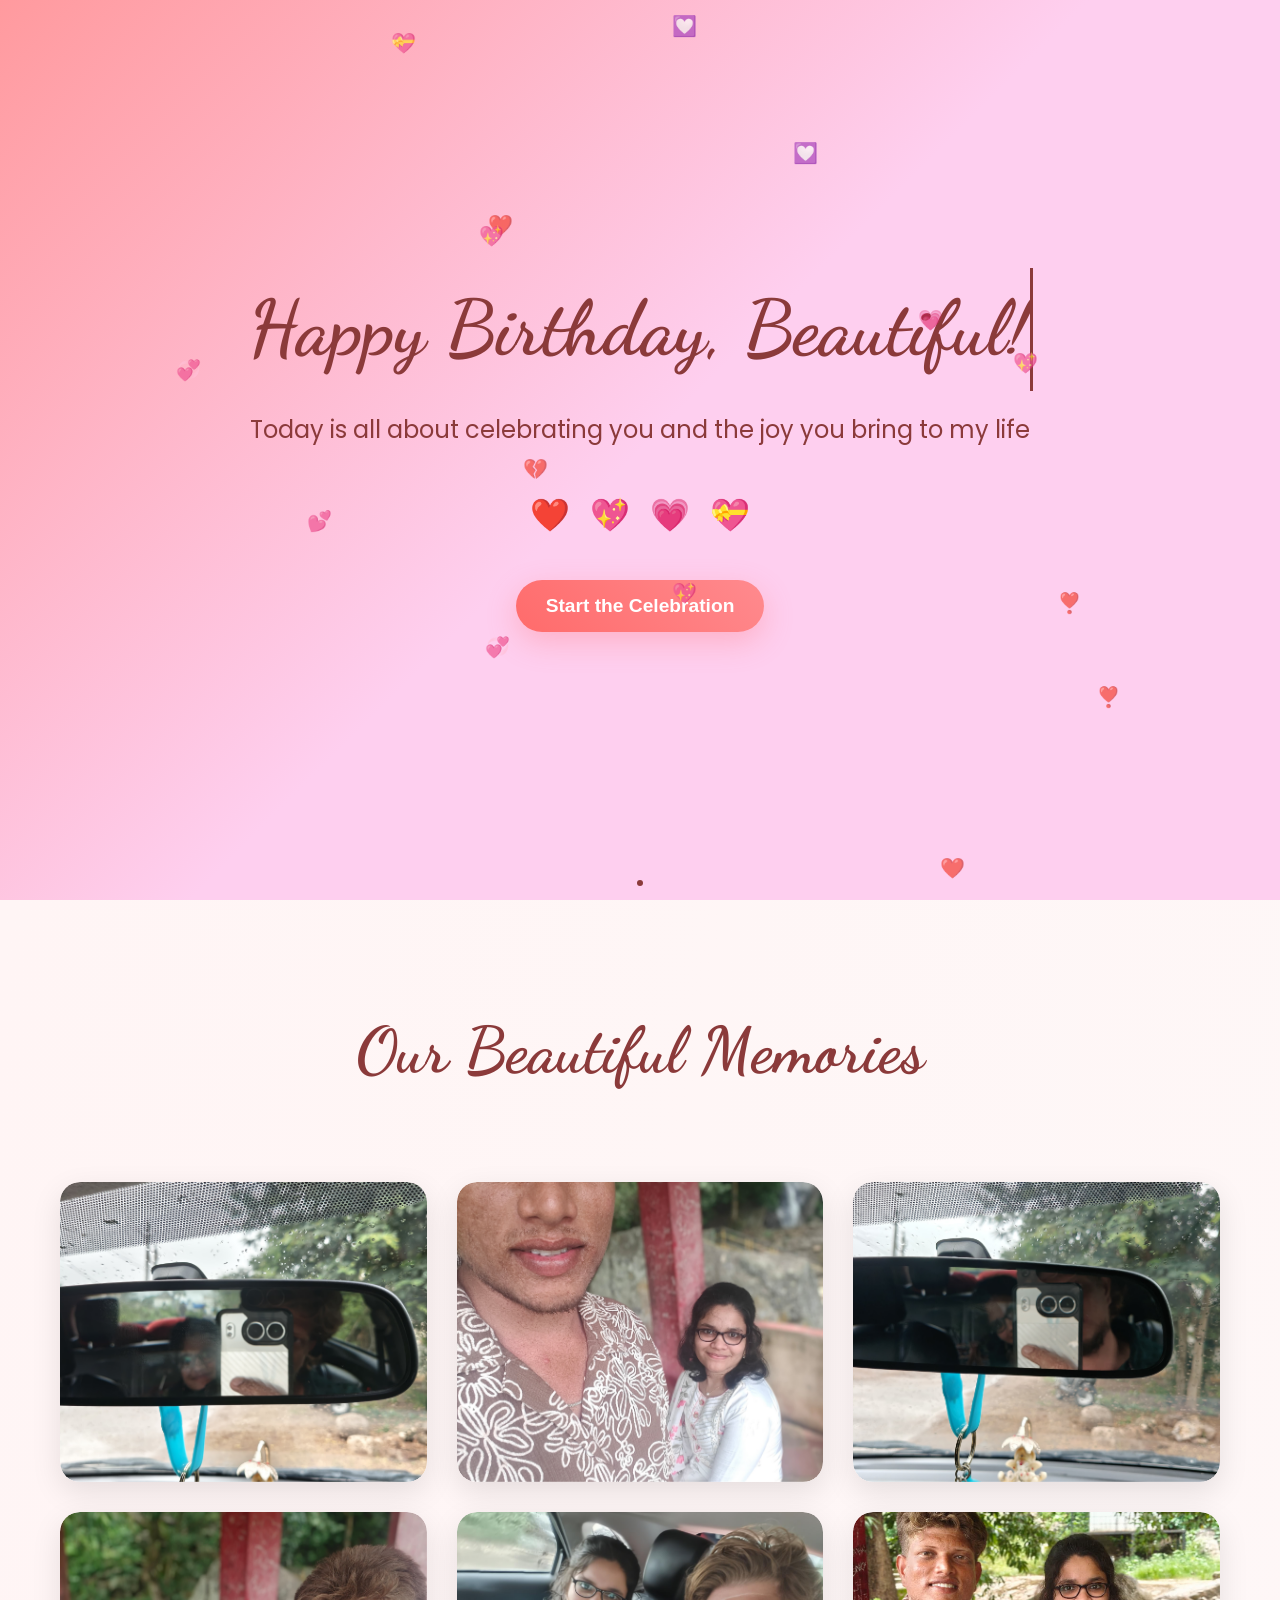
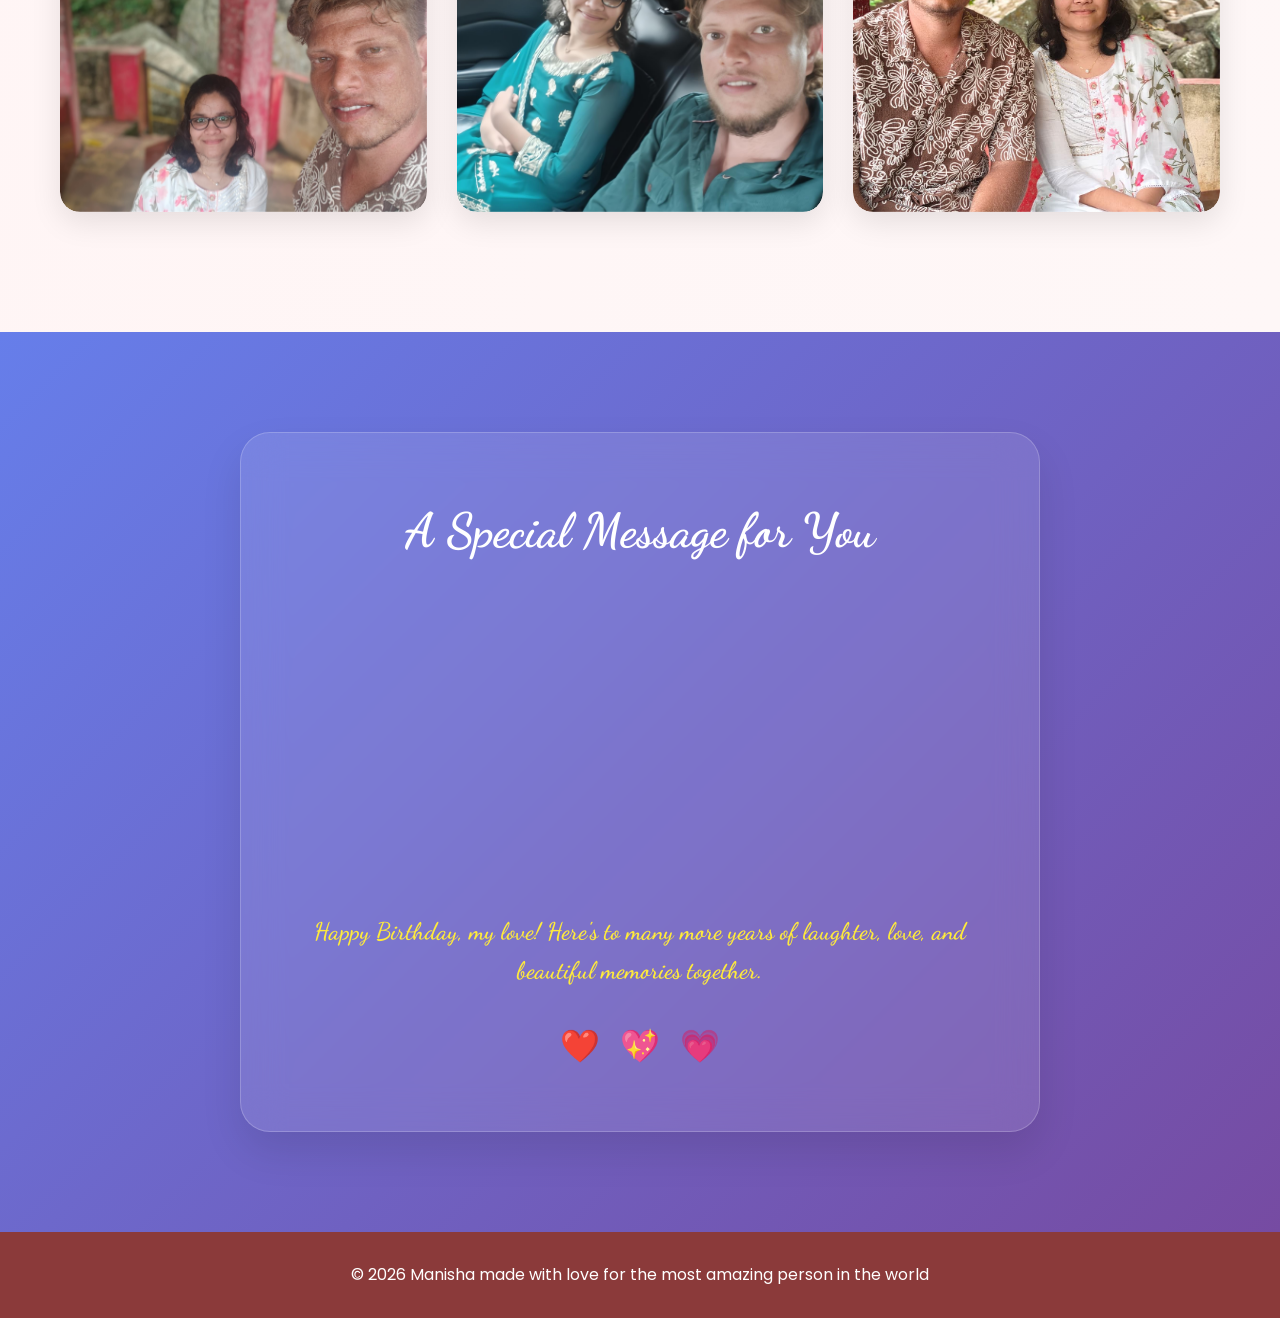
==== index.html @ 4530b41f "Add files via upload" ====
<!DOCTYPE html>
<html lang="en">

<head>
   <meta charset="UTF-8">
   <meta name="viewport" content="width=device-width, initial-scale=1.0">
   
   <title>Happy Birthday</title>
   <link rel="stylesheet" href="styles.css">
   <link
        href="https://fonts.googleapis.com/css2?family=Dancing+Script:wght@400;600;700&family=Poppins:wght@300;400;500; 600;700&display=swap"
        rel="stylesheet">
        <link rel="icon" href="adwaitlogo.jpg" type="image/jpg">
</head>

<body>
    <!-- Floating Background Particles -->
    <div class="particles" id="particles"></div>

    <!-- Hero Section -->
    <section class="hero" id="hero">
        <div class="hero-content">
            <h1 class="typewriter" id="typewriter">Happy Birthday, Beautiful!</h1>
            <p class="subtitle fade-in">Today is all about celebrating you and the joy you bring to my life</p>
            <div class="floating-hearts">
                <div class="heart">❤️</div>
                <div class="heart">💖</div>
                <div class="heart">💗</div>
                <div class="heart">💝</div>
            </div>
            <button class="cta-button" onclick="scrollToSection('gallery')">
                Start the Celebration
            </button>
        </div>
        <div class="scroll-indicator">
            <div class="scroll-arrow"></div>
        </div>
    </section>

    <!-- Photo Gallery Section -->
    <section class="gallery-section" id="gallery">
        <div class="container">
            <h2 class="section-title">Our Beautiful Memories</h2>
            <div class="gallery-grid">
                <div class="photo-card" data-aos="fade-up" data-delay="100">
                    <div class="photo-container">
                        <img src="images/image_1.jpg" 
                             alt="Beautiful moment">
                        <div class="photo-overlay">
                            <div class="photo-caption">Every moment with you is magical</div>
                            <button class="like-btn" onclick="toggleLike(this)">
                                <span class="heart-icon">🤍</span>
                            </button>
                        </div>
                    </div>
                </div>
                
                <div class="photo-card" data-aos="fade-up" data-delay="200">
                    <div class="photo-container">
                        <img src="images/image_4.jpg" 
                             alt="Sweet memory">
                        <div class="photo-overlay">
                            <div class="photo-caption">Your smile lights up my world</div>
                            <button class="like-btn" onclick="toggleLike(this)">
                                <span class="heart-icon">🤍</span>
                            </button>
                        </div>
                    </div>
                </div>

                <div class="photo-card" data-aos="fade-up" data-delay="300">
                    <div class="photo-container">
                        <img src="images/image_3.jpg"
                             alt="Happy times">
                        <div class="photo-overlay">
                            <div class="photo-caption">Making memories together</div>
                            <button class="like-btn" onclick="toggleLike(this)">
                                <span class="heart-icon">🤍</span>
                            </button>
                        </div>
                    </div>
                </div>

                <div class="photo-card" data-aos="fade-up" data-delay="400">
                    <div class="photo-container">
                        <img src="images/image_5.jpg"
                             alt="Love moment">
                        <div class="photo-overlay">
                            <div class="photo-caption">My heart belongs to you</div>
                            <button class="like-btn" onclick="toggleLike(this)">
                                <span class="heart-icon">🤍</span>
                            </button>
                        </div>
                    </div>
                </div>
                
                <div class="photo-card" data-aos="fade-up" data-delay="500">
                    <div class="photo-container">
                        <img src="images/image_2.jpg"
                             alt="Love moment">
                        <div class="photo-overlay">
                            <div class="photo-caption">Creating memories together</div>
                            <button class="like-btn" onclick="toggleLike(this)">
                                <span class="heart-icon">🤍</span>
                            </button>
                        </div>
                    </div>
                </div>

                <div class="photo-card" data-aos="fade-up" data-delay="600">
                    <div class="photo-container">
                        <img src="images/image_6.jpg"
                             alt="Romantic moment">
                        <div class="photo-overlay">
                            <div class="photo-caption">Creating memories together</div>
                            <button class="like-btn" onclick="toggleLike(this)">
                                <span class="heart-icon">🤍</span>
                            </button>
                        </div>
                    </div>
                </div>
            </div>
        </div>
    </section>

    <!-- Birthday Message Section -->
    <section class="message-section" id="message">
        <div class="container">
            <div class="message-card">
                <h2 class="message-title">A Special Message for You</h2>
                <div class="message-content">
                    <p class="message-text fade-in-text">
                        On this special day, I want you to know how grateful I am to have you in my life.
                        Your laughter fills my days with joy, your love gives me strength, and your presence
                        makes everything better. You are not just my girlfriend, you are my best friend,
                        my partner in crime, and the love of my life.
                    </p>
                    <p class="message-text fade-in-text">
                        Today, we celebrate you A your kindness, your beauty, your amazing spirit, and
                        all the wonderful things that make you uniquely you. I hope this new year of your
                        life brings you endless happiness, incredible adventures, and all your dreams come true.
                    </p>
                    <p class="message-signature fade-in-text">
                        Happy Birthday, my love! Here's to many more years of laughter, love, and beautiful memories
                        together.
                    </p>
                </div>
                <div class="message-hearts">
                    <span class="heart-animation">❤️</span>
                    <span class="heart-animation">💖</span>
                    <span class="heart-animation">💗</span>
                </div>
            </div>
        </div>
    </section>

    <!-- Footer-->
    <footer class="footer">
        <div class="container">
            <p>&copy; 2026 Manisha made with love for the most amazing person in the world</p>
        </div>
    </footer>

    <script src="script.js"></script>
</body>

</html>
---- styles.css ----
body {
    background: pink !important;
}

* {
    margin: 0;
    padding: 0;
    box-sizing: border-box;
}

body {
    font-family: 'Poppins', sans-serif;
    line-height: 1.6;
    color: #333;
    overflow-x: hidden;
    scroll-behavior: smooth;
}

/* Background Particles */
.particles {
    position: fixed;
    top: 0;
    left: 0;
    width: 100%;
    height: 100%;
    pointer-events: none;
    z-index: 1;
}

.particle {
    position: absolute;
    font-size: 20px;
    opacity: 0.7;
    animation: float 6s ease-in-out infinite;
}

@keyframes float {
    
    0%,
    100% {
        transform: translateY(0px) rotate(0deg); 
    }
    25% {
        transform: translateY(-20px) rotate(5deg); 
    }
    50% {
        transform: translateY(-10px) rotate(-5deg); 
    }
    75% {
        transform: translateY(-30px) rotate(3deg); 
    }
}

/* Hero Section */
.hero {
    min-height: 100vh;
    background: linear-gradient(135deg, #ff9a9e 0%, #fecfef 50%, #fecfef 100%);
    display: flex;
    align-items: center;
    justify-content: center;
    position: relative;
    overflow: hidden;
}

.hero-content {
    text-align: center;
    z-index: 2;
    position: relative;
    padding: 0 20px;
}

.typewriter {
    font-family: 'Dancing Script', cursive;
    font-size: clamp(2.5rem, 6vw, 5rem);
    font-weight: 700;
    color: #8b3a3a;
    margin-bottom: 20px;
    white-space: nowrap;
    overflow: hidden;
    border-right: 3px solid #8b3a3a;
    animation: typewriter 4s steps(26)  1s forwards, blink 1s infinite;
    width: 0;
}

@keyframes typewriter {
    to {
        width: 100%;
    }
}

@keyframes blink {
    0%,
    50% {
        border-color: #8b3a3a;
    }

    51%,
    100% {
        border-color: transparent;
    }
}

.subtitle {
    font-size: clamp(1.1rem, 2.5vw, 1.5rem);
    color: #8b3a3a;
    margin-bottom: 40px;
    opacity: 0;
    animation: fadeInUp 1s ease 3s forwards;
}

.floating-hearts {
    display: flex;
    justify-content: center;
    gap: 20px;
    margin: 40px 0;
    opacity: 0;
    animation: fadeInUp 1s ease 4s forwards;
}

.heart {
    font-size: 2rem;
    animation: bounce 1s ease-in-out infinite;
}

.heart:nth-child(1) {
    animation-delay: 0s;
}

.heart:nth-child(2) {
    animation-delay: 0.2s;
}

.heart:nth-child(3) {
    animation-delay: 0.4s;
}

.heart:nth-child(4) {
    animation-delay: 0.6s;
}

.heart:nth-child(5) {
    animation-delay: 0.8s;
}

@keyframes bounce {
    
    0%,
    20%,
    50%,
    80%,
    100% {
        transform: translateY(0);
    }
    40% {
        transform: translateY(-20px);
    }
    60% {
        transform: translateY(-10px);
    }
}

.cta-button {
    background: linear-gradient(45deg, #ff6b6b, #ff8a8e);
    color: #fff;
    border: none;
    padding: 15px 30px;
    font-size: 1.2rem;
    font-weight: 600;
    border-radius: 50px;
    cursor: pointer;
    transition: all 0.3s ease;
    box-shadow: 0 10px 30px rgba(255, 107, 107, 0.3);
    opacity: 0;
    animation: fadeInUp 1s ease 5s forwards;
}

.cta-button:hover {
    transform: translateY(-5px);
    box-shadow: 0 15px 40px rgba(255, 107, 107, 0.4);
    background: linear-gradient(45deg, #ff5555, #ff7777);
}

.scroll-indicator {
    position: absolute;
    bottom: 20px;
    left: 50%;
    transform: translateX(-50%);
    opacity: 0;
    animation: fadeInUp 1s ease 6s forwards;
}

.scroll-arrow::before {
    content: '';
    position: absolute;
    top: 0;
    left: 50%;
    transform: translateX(-50%);
    width: 6px;
    height: 6px;
    background: #8b3a3a;
    border-radius: 50%;
    animation: scrollDot 2s ease-in-out infinite;
}

@keyframes scrollDot {
    0% {
        top: 8px;
        opacity: 1;
    }
    100% {
        top: 32px;
        opacity: 0;
    }
}

/* Gallery Section */
.gallery-section {
    padding: 100px 0;
    background: linear-gradient(100deg, #fff5f5, #fef7f7 100%);
}

.container {
    max-width: 1200px;
    margin: 0 auto;
    padding: 0 20px;
}

.section-title {
    font-family: 'Dancing Script', cursive;
    font-size: clamp(2.5rem, 5vw, 4rem);
    color: #8b3a3a;
    text-align: center;
    margin-bottom: 60px;
    opacity: 0;
    transform: translateY(50px);
    transition: all 0.6s ease;
}

.section-title.aos-animate {
    opacity: 1;
    transform: translateY(0);
}

.gallery-grid {
    display: grid;
    grid-template-columns: repeat(auto-fit, minmax(300px, 1fr));
    gap: 30px;
    padding: 20px 0;
}

.photo-card {
    opacity: 0;
    transform: translateY(50px);
    transition: all 0.6s ease;
    border-radius: 20px;
    overflow: hidden;
    box-shadow: 0 10px 30px rgba(0, 0, 0, 0.1);
}

.photo-card.aos-animate {
    opacity: 1;
    transform: translateY(0);
}

.photo-container {
    position: relative;
    overflow: hidden;
    border-radius: 20px;
    height: 300px;
}

.photo-container img {
    width: 100%;
    height: 100%;
    object-fit: cover;
    transition: transform 0.5s ease;
}

.photo-container:hover img {
    transform: scale(1.1) rotate(20deg);
}

.photo-overlay {
    position: absolute;
    top: 0;
    left: 0;
    right: 0;
    bottom: 0;
    background: linear-gradient(to bottom, transparent 0%, rgba(0, 0, 0, 0.7) 100%);
    display: flex;
    flex-direction: column;
    justify-content: flex-end;
    padding: 20px;
    opacity: 0;
    transition: opacity 0.3s ease;
}

.photo-container:hover .photo-overlay {
    opacity: 1;
}

.photo-caption {
    color: #fff;
    font-size: 1.1rem;
    font-weight: 500;
    margin-bottom: 10px;
    transform: translateY(20px);
    transition: transform 0.3s ease;
}
.photo-container:hover .photo-caption {
    transform: translateY(0);
}

.like-btn {
    background: none;
    border: none;
    color: #fff;
    font-size: 1.5rem;
    cursor: pointer;
    align-self: flex-end;
    transition: transform 0.3s ease;
}

.like-btn:hover {
    transform: scale(1.2);
}

.like-btn.liked .heart-icon {
    color: #ff6b6b;
}

/* message section */
.message-section {
    padding: 100px 0;
    background: linear-gradient(135deg, #667eea 0%, #764ba2 100%);
    color: #fff;
}

.message-card {
    background: rgba(255, 255, 255, 0.1);
    backdrop-filter: blur(20px);
    border-radius: 30px;
    padding: 60px 40px;
    box-shadow: 0 20px 40px rgba(0, 0, 0, 0.1);
    border: 1px solid rgba(255, 255, 255, 0.2);
    text-align: center;
    max-width: 800px;
    margin: 0 auto;
}

.message-title {
    font-family: 'Dancing Script', cursive;
    font-size: clamp(2rem, 4vw, 3rem);
    margin-bottom: 40px;
    color: #fff;
}
    
.message-text {
    font-size: 1.1rem;
    line-height: 1.8;
    margin-bottom: 20px;
    opacity: 0;
    transform: translateY(30px);
    transition: all 0.6s ease;
}

.message-text.fade-in-animate {
    opacity: 1;
    transform: translateY(0);
}

.message-signature {
    font-family: 'Dancing Script', cursive;
    font-size: 1.5rem;
    font-weight: 600;
    margin-top: 30px;
    color: #ffeb3b;
}

.message-hearts {
    margin-top: 30px;
    display: flex;
    justify-content: center;
    gap: 20px;
}

.heart-animation {
    font-size: 2rem;
    animation: heartBeat 1.5s ease-in-out infinite;
}

.heart-animation:nth-child(1) {
    animation-delay: 0s;
}

.heart-animation:nth-child(2) {
    animation-delay: 0.3s;
}

.heart-animation:nth-child(3) {
    animation-delay: 0.6s;
}

@keyframes heartBeat {
    0%,
    100% {
        transform: scale(1);
    }
    25% {
        transform: scale(1.2);
    }
    50% {
        transform: scale(1.1);
    }
}

/* Footer */
.footer {
    background: #8b3a3a;
    color: #fff;
    text-align: center;
    padding: 30px 0;
}

/* Fade In Animation */
.fade-in {
    opacity: 0;
    animation: fadeInUp 1s ease forwards;
}
@keyframes fadeInUp {
    from {
        opacity: 0;
        transform: translateY(30px);
    }
    to {
        opacity: 1;
        transform: translateY(0);
    }
}

/* Responsive */
@media (max-width: 768px) {
    .typewriter {
        white-space: normal;
        border-right: none;
        animation: none;
        width: auto;
    }

    .gallery-grid {
        grid-template-columns: 1fr;
        gap: 20px;
    }

    .photo-container {
        height: 250px;
    }

    .message-card {
        padding: 40px 20px;
        margin: 0 20px;
    }

    .floating-hearts {
        flex-wrap: wrap;
        gap: 10px;
    }

    .heart {
        font-size: 1.5rem;
    }
}

@media (max-width: 480px) {
    .hero-content {
        padding: 0 15px;
    }

    .cta-button {
        padding: 12px 24px;
        font-size: 1rem;
    }

    .section-title {
        margin-bottom: 40px;
    }
}
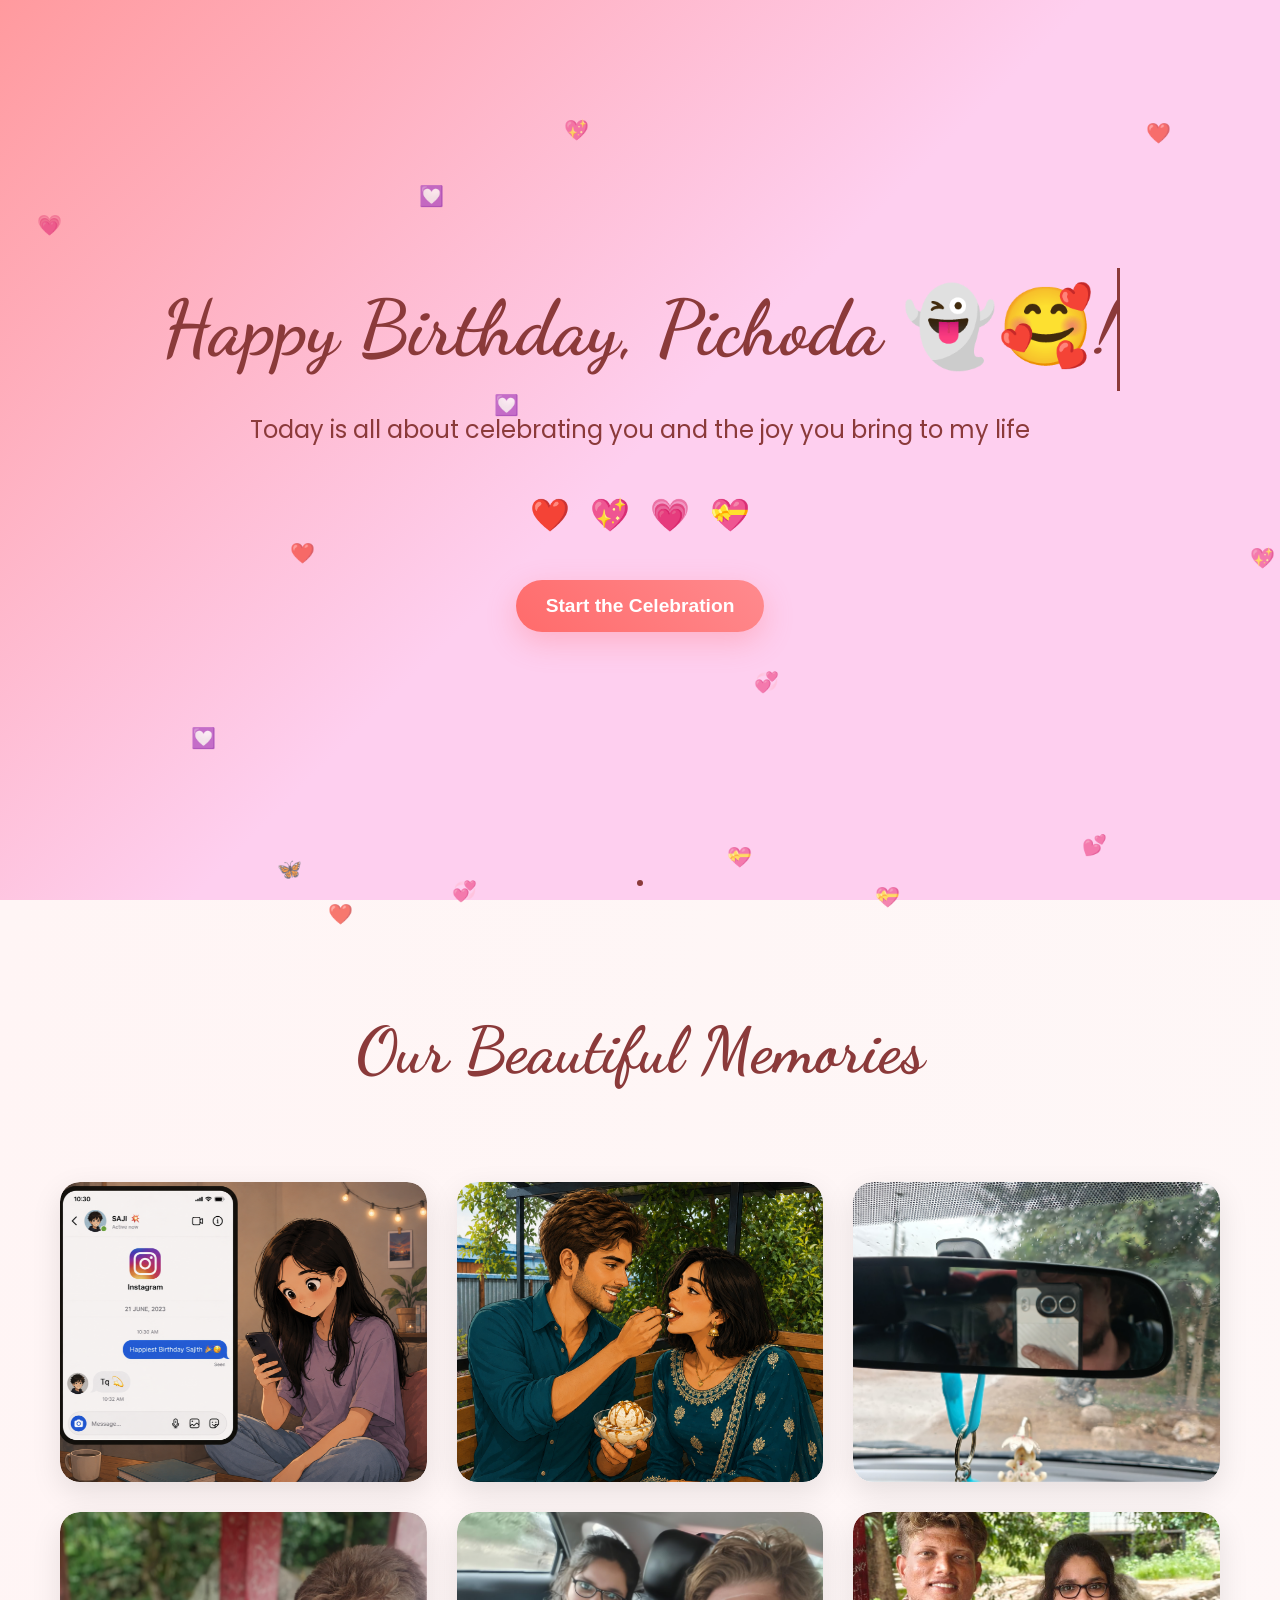
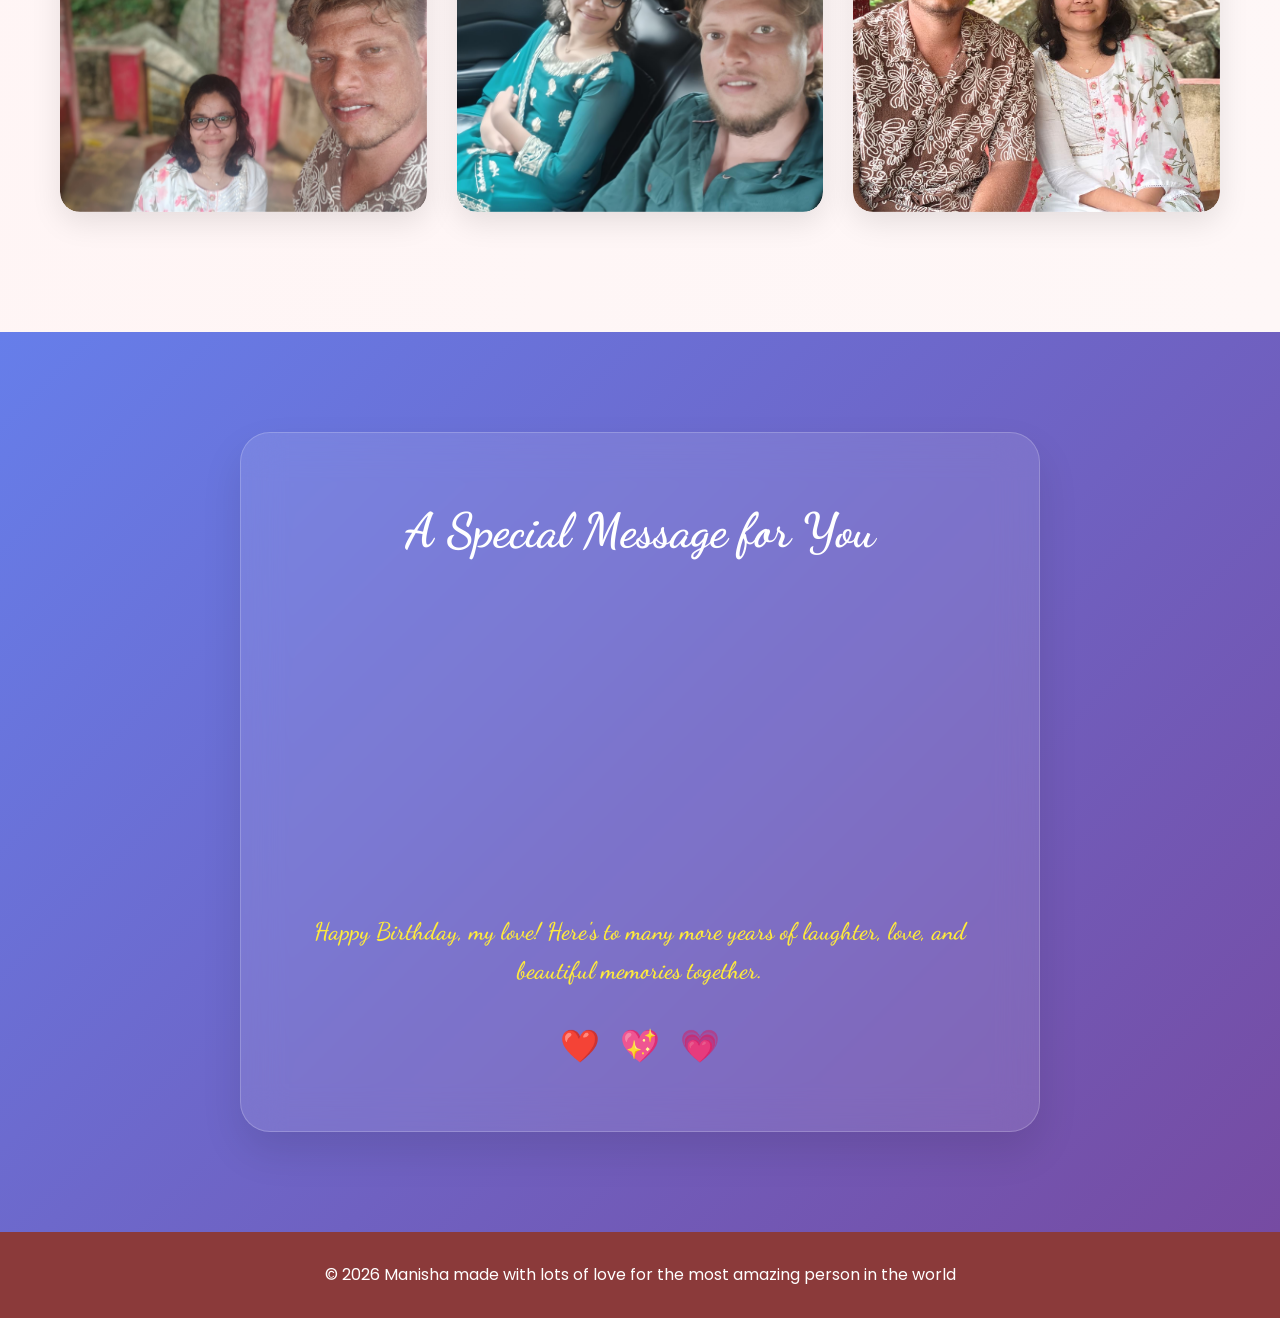
==== commit 82f7d2c1: "Add files via upload" ====
--- a/index.html
+++ b/index.html
@@ -20,7 +20,7 @@
     <!-- Hero Section -->
     <section class="hero" id="hero">
         <div class="hero-content">
-            <h1 class="typewriter" id="typewriter">Happy Birthday, Beautiful!</h1>
+            <h1 class="typewriter" id="typewriter">Happy Birthday, Pichoda 👻🥰!</h1>
             <p class="subtitle fade-in">Today is all about celebrating you and the joy you bring to my life</p>
             <div class="floating-hearts">
                 <div class="heart">❤️</div>
@@ -44,10 +44,10 @@
             <div class="gallery-grid">
                 <div class="photo-card" data-aos="fade-up" data-delay="100">
                     <div class="photo-container">
-                        <img src="images/image_1.jpg" 
+                        <img src="images/image_7.png" 
                              alt="Beautiful moment">
                         <div class="photo-overlay">
-                            <div class="photo-caption">Every moment with you is magical</div>
+                            <div class="photo-caption">First Birthday wish and the way our friendship was started 🐵🤍</div>
                             <button class="like-btn" onclick="toggleLike(this)">
                                 <span class="heart-icon">🤍</span>
                             </button>
@@ -57,10 +57,10 @@
                 
                 <div class="photo-card" data-aos="fade-up" data-delay="200">
                     <div class="photo-container">
-                        <img src="images/image_4.jpg" 
+                        <img src="images/image_8.png" 
                              alt="Sweet memory">
                         <div class="photo-overlay">
-                            <div class="photo-caption">Your smile lights up my world</div>
+                            <div class="photo-caption">Favorite Butterscotch ice cream with favorite person 🍨💖</div>
                             <button class="like-btn" onclick="toggleLike(this)">
                                 <span class="heart-icon">🤍</span>
                             </button>
@@ -73,7 +73,7 @@
                         <img src="images/image_3.jpg"
                              alt="Happy times">
                         <div class="photo-overlay">
-                            <div class="photo-caption">Making memories together</div>
+                            <div class="photo-caption">Mirror capture 📸</div>
                             <button class="like-btn" onclick="toggleLike(this)">
                                 <span class="heart-icon">🤍</span>
                             </button>
@@ -86,7 +86,7 @@
                         <img src="images/image_5.jpg"
                              alt="Love moment">
                         <div class="photo-overlay">
-                            <div class="photo-caption">My heart belongs to you</div>
+                            <div class="photo-caption">Second selfie 📸 cheesy smile 😁</div>
                             <button class="like-btn" onclick="toggleLike(this)">
                                 <span class="heart-icon">🤍</span>
                             </button>
@@ -99,7 +99,7 @@
                         <img src="images/image_2.jpg"
                              alt="Love moment">
                         <div class="photo-overlay">
-                            <div class="photo-caption">Creating memories together</div>
+                            <div class="photo-caption">First selfie with favorite animal 🐾😉</div>
                             <button class="like-btn" onclick="toggleLike(this)">
                                 <span class="heart-icon">🤍</span>
                             </button>
@@ -112,7 +112,7 @@
                         <img src="images/image_6.jpg"
                              alt="Romantic moment">
                         <div class="photo-overlay">
-                            <div class="photo-caption">Creating memories together</div>
+                            <div class="photo-caption">Beautiful moment together 🌹</div>
                             <button class="like-btn" onclick="toggleLike(this)">
                                 <span class="heart-icon">🤍</span>
                             </button>
@@ -157,7 +157,7 @@
     <!-- Footer-->
     <footer class="footer">
         <div class="container">
-            <p>&copy; 2026 Manisha made with love for the most amazing person in the world</p>
+            <p>&copy; 2026 Manisha made with lots of love for the most amazing person in the world</p>
         </div>
     </footer>
 
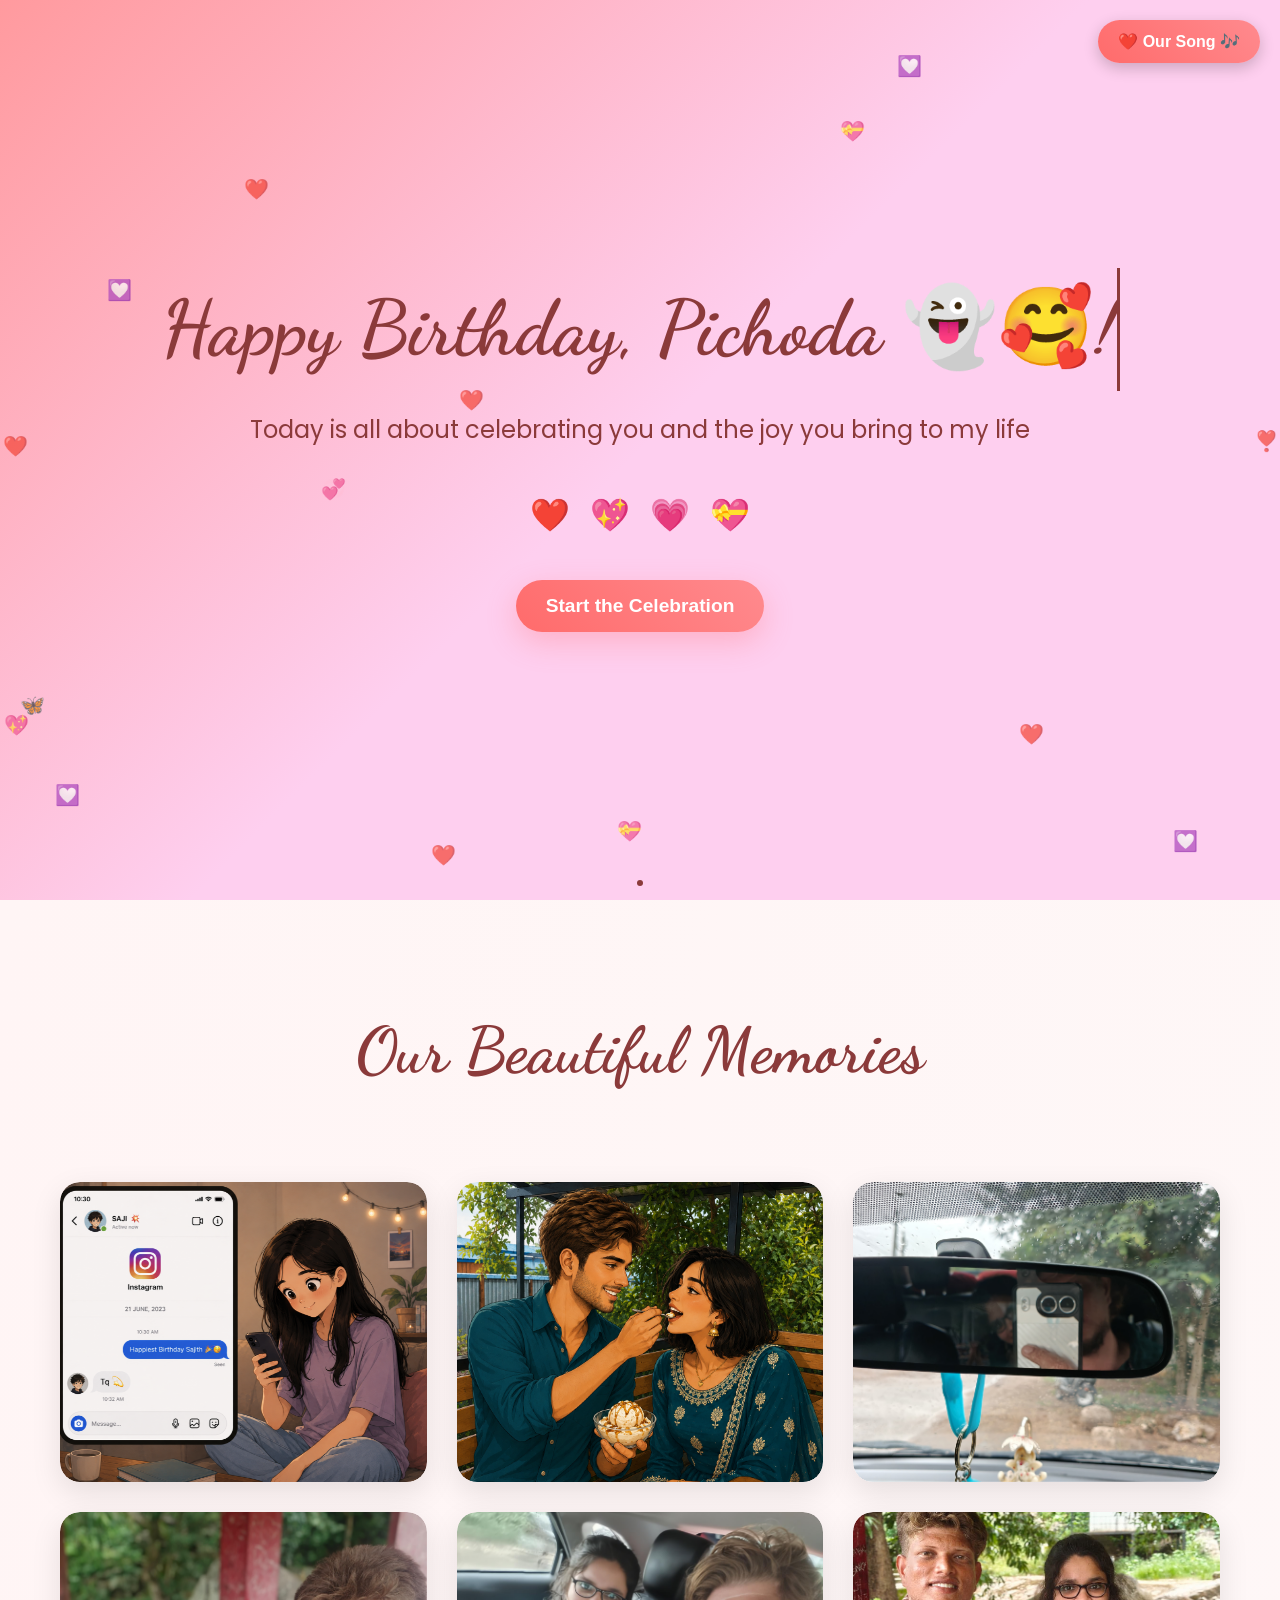
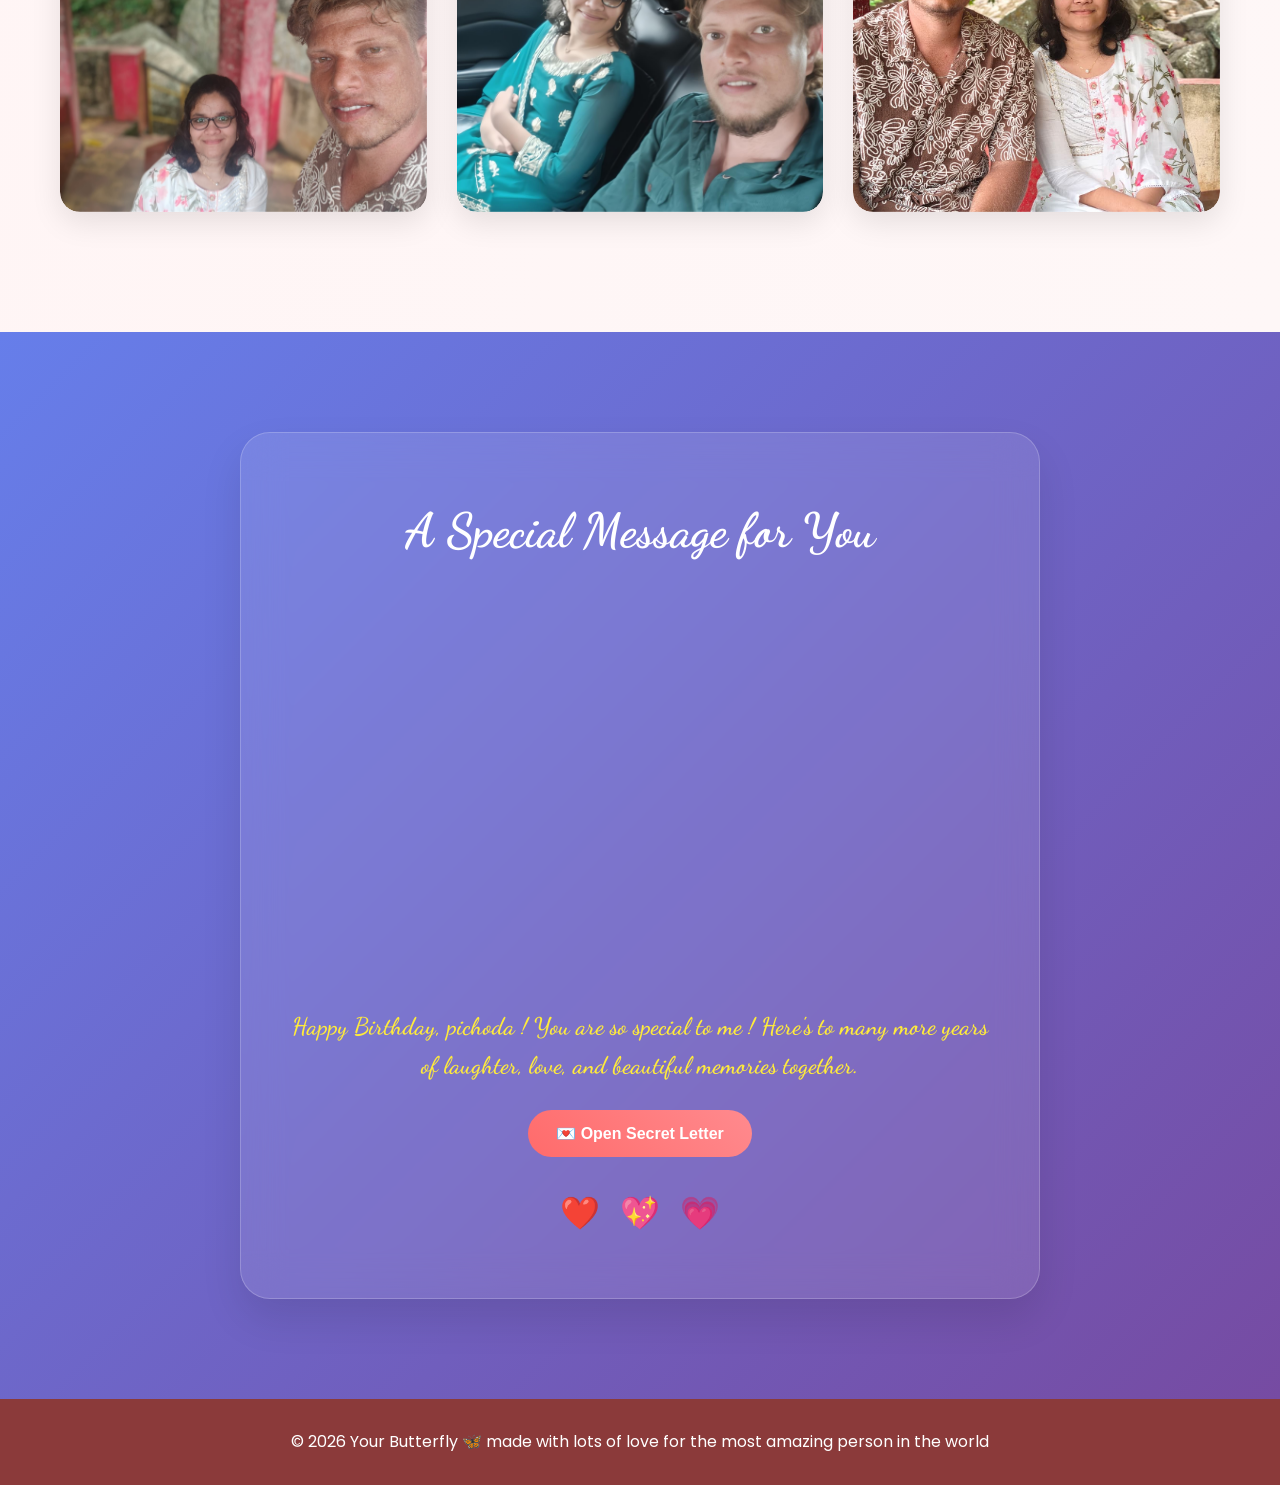
==== commit f1747eba: "Add files via upload" ====
--- a/index.html
+++ b/index.html
@@ -130,21 +130,29 @@
                 <h2 class="message-title">A Special Message for You</h2>
                 <div class="message-content">
                     <p class="message-text fade-in-text">
-                        On this special day, I want you to know how grateful I am to have you in my life.
-                        Your laughter fills my days with joy, your love gives me strength, and your presence
-                        makes everything better. You are not just my girlfriend, you are my best friend,
-                        my partner in crime, and the love of my life.
+                        Eroju ki mana friendship start ayi 3 years complete ayindhi, its been so special to me,
+                        neelanti oka good caring loving person na life lo undatam, i felt so lucky.
+                        ee 3 years journey lo naku chala supportive ga undi, netho special moments create chesukunela 
+                        chesinandhuku chala chala thanks.
                     </p>
                     <p class="message-text fade-in-text">
-                        Today, we celebrate you A your kindness, your beauty, your amazing spirit, and
-                        all the wonderful things that make you uniquely you. I hope this new year of your
-                        life brings you endless happiness, incredible adventures, and all your dreams come true.
+                        Mana ee journey lo missunderstandings vachinappatiki, arguments vachinappatiki at the end of the day 
+                        malli understand chesukoni solve chesukuntam.. yeppatiki elane ardham chesukuntuu undali..
+                         I am so grateful for your patience, understanding, and the way you always find a way to make
+                          things right between us. 
+                        I wish manam yeppatiki elane okarini okaram support chesukuntuu, happy ga, as a best friends la undali.
+                        Life lo yenni ups and downs vachina, you have to be strong and keep smiling.
                     </p>
                     <p class="message-signature fade-in-text">
-                        Happy Birthday, my love! Here's to many more years of laughter, love, and beautiful memories
+                        Happy Birthday, pichoda ! You are so special to me ! 
+                        Here's to many more years of laughter, love, and beautiful memories
                         together.
                     </p>
                 </div>
+                <button class="secret-btn"
+                    onclick="window.location.href='letter.html'">
+                     💌 Open Secret Letter
+                </button>
                 <div class="message-hearts">
                     <span class="heart-animation">❤️</span>
                     <span class="heart-animation">💖</span>
@@ -153,15 +161,24 @@
             </div>
         </div>
     </section>
-
+    
     <!-- Footer-->
     <footer class="footer">
         <div class="container">
-            <p>&copy; 2026 Manisha made with lots of love for the most amazing person in the world</p>
+            <p>&copy; 2026 Your Butterfly 🦋 made with lots of love for the most amazing person in the world</p>
         </div>
     </footer>
 
     <script src="script.js"></script>
 </body>
+<!-- Background Music -->
+<audio id="birthdaySong" loop>
+    <source src="song_1.mp3" type="audio/mpeg">
+    Your browser does not support audio.
+</audio>
 
+<!-- Music Toggle Button -->
+<button id="musicBtn" class="music-btn">
+    ❤️ Our Song 🎶
+</button>
 </html>
--- a/styles.css
+++ b/styles.css
@@ -484,4 +484,46 @@
     .section-title {
         margin-bottom: 40px;
     }
-}+}
+
+/* Music Button */
+.music-btn {
+    position: fixed;
+    top: 20px;
+    right: 20px;
+    z-index: 9999;
+
+    background: linear-gradient(45deg, #ff6b6b, #ff8a8e);
+    color: white;
+    border: none;
+    padding: 12px 20px;
+    border-radius: 30px;
+    cursor: pointer;
+    font-size: 16px;
+    font-weight: 600;
+
+    box-shadow: 0 5px 15px rgba(0,0,0,0.2);
+    transition: 0.3s;
+}
+
+.music-btn:hover {
+    transform: scale(1.05);
+}
+
+.secret-btn {
+    margin-top: 25px;
+    padding: 14px 28px;
+    border: none;
+    border-radius: 50px;
+    background: linear-gradient(45deg, #ff6b6b, #ff8a8e);
+    color: white;
+    font-size: 1rem;
+    font-weight: 600;
+    cursor: pointer;
+    transition: all 0.3s ease;
+}
+
+.secret-btn:hover {
+    transform: translateY(-3px);
+    box-shadow: 0 10px 20px rgba(255, 107, 107, 0.4);
+}
